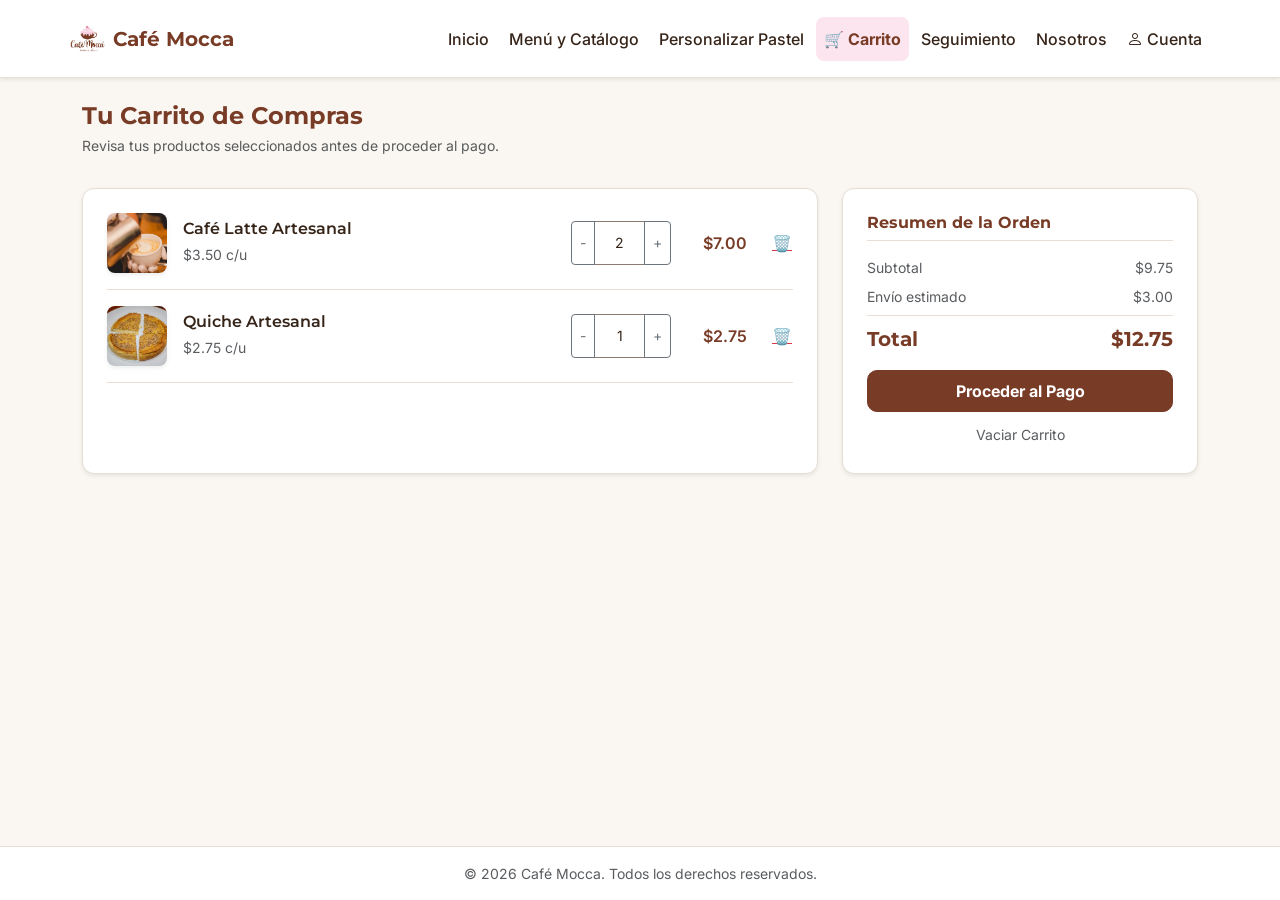
==== carrito.html @ c094849a "Arquitectura JS y 5 pantallas (usuario) y 2 pantallas (admin)" ====
<!DOCTYPE html>
<html lang="es">
<head>
    <meta charset="UTF-8">
    <meta name="viewport" content="width=device-width, initial-scale=1.0">
    <title>Café Mocca — Tu Carrito</title>

    <!-- Bootstrap 5.3 CDN -->
    <link href="https://cdn.jsdelivr.net/npm/bootstrap@5.3.0/dist/css/bootstrap.min.css" rel="stylesheet">
    <!-- Bootstrap Icons -->
    <link rel="stylesheet" href="https://cdn.jsdelivr.net/npm/bootstrap-icons@1.10.5/font/bootstrap-icons.css">
    
    <!-- Google Fonts Oficiales -->
    <link rel="preconnect" href="https://fonts.googleapis.com">
    <link rel="preconnect" href="https://fonts.gstatic.com" crossorigin>
    <link href="https://fonts.googleapis.com/css2?family=Inter:wght@400;500;600&family=Montserrat:wght@600;700&display=swap" rel="stylesheet">

    <!-- Hojas de estilo del proyecto -->
    <link rel="stylesheet" href="css/tokens.css">
    <link rel="stylesheet" href="css/base.css">
    <link rel="stylesheet" href="css/components.css">

    <style>
        body {
            font-family: 'Inter', sans-serif !important;
            background-color: var(--mocca-crema, #FAF6F0) !important;
            color: var(--mocca-texto, #2C1810) !important;
        }

        .font-title {
            font-family: 'Montserrat', sans-serif !important;
        }

        .btn-mocca-primary {
            background-color: var(--mocca-cafe, #783B26) !important;
            border-color: var(--mocca-cafe, #783B26) !important;
            color: #FFFFFF !important;
            border-radius: 10px;
            padding: 10px 20px;
            font-weight: 600;
            transition: all 0.2s ease;
        }

        .btn-mocca-primary:hover:not(:disabled) {
            background-color: #5C2D1D !important;
            border-color: #5C2D1D !important;
        }

        .btn-mocca-secondary {
            background-color: var(--mocca-rosa, #F9CEDF) !important;
            color: var(--mocca-cafe, #783B26) !important;
            border: 1px solid var(--mocca-rosa, #F9CEDF) !important;
            border-radius: 30px;
            font-weight: 600;
            transition: all 0.2s ease;
            text-decoration: none;
        }

        .btn-mocca-secondary:hover {
            background-color: #F4B8CE !important;
            color: var(--mocca-cafe, #783B26) !important;
        }

        .mocca-card {
            border-radius: 12px !important;
            border: 1px solid #E5DCD3 !important;
            background-color: #FFFFFF !important;
        }
    </style>
</head>
<body class="d-flex flex-column min-vh-100">

    <!-- Header / Navbar Oficial Adaptado de Jaime -->
    <header class="sticky-top bg-white border-bottom shadow-sm py-2">
        <nav class="navbar navbar-expand-lg container">
            <a class="navbar-brand font-title fw-bold fs-5 d-flex align-items-center gap-2" style="color: var(--mocca-cafe, #783B26);" href="catalogo.html">
                <img src="img/logo/logo-cafe-mocca.webp" alt="Café Mocca Logo" width="35" height="35" style="object-fit: contain;">
                <span>Café Mocca</span>
            </a>

            <button class="navbar-toggler" type="button" data-bs-toggle="collapse" data-bs-target="#menuPrincipal" aria-controls="menuPrincipal" aria-expanded="false" aria-label="Toggle navigation">
                <span class="navbar-toggler-icon"></span>
            </button>

            <div class="collapse navbar-collapse order-lg-2" id="menuPrincipal">
                <ul class="navbar-nav ms-auto mb-2 mb-lg-0 gap-1 align-items-lg-center">
                    <li class="nav-item"><a class="mocca-nav-link nav-link" href="index.html">Inicio</a></li>
                    <li class="nav-item"><a class="mocca-nav-link nav-link" href="catalogo.html">Menú y Catálogo</a></li>
                    <li class="nav-item"><a class="mocca-nav-link nav-link" href="personalizar.html">Personalizar Pastel</a></li>
                    <li class="nav-item"><a class="mocca-nav-link nav-link active fw-bold" aria-current="page" href="carrito.html" style="color: var(--mocca-cafe, #783B26);">🛒 Carrito</a></li>
                    <li class="nav-item"><a class="mocca-nav-link nav-link" href="seguimiento.html">Seguimiento</a></li>
                    <li class="nav-item"><a class="mocca-nav-link nav-link" href="nosotros.html">Nosotros</a></li>
                    <li class="nav-item"><a class="mocca-nav-link nav-link" href="login.html"><i class="bi bi-person me-1" aria-hidden="true"></i>Cuenta</a></li>
                </ul>
            </div>
        </nav>
    </header>

    <!-- Contenido Principal Carrito -->
    <main class="container py-4 flex-grow-1">
        <div class="row mb-3">
            <div class="col-12">
                <h1 class="font-title fw-bold fs-4 mb-1" style="color: var(--mocca-cafe, #783B26);">Tu Carrito de Compras</h1>
                <p class="text-muted small">Revisa tus productos seleccionados antes de proceder al pago.</p>
            </div>
        </div>

        <div class="row g-4">
            <!-- Lista de Productos en el Carrito -->
            <div class="col-12 col-lg-8">
                <div class="mocca-card p-3 p-md-4 shadow-sm">
                    <div id="cart-items-list" class="vstack gap-3">
                        <!-- Se llena dinámicamente con JavaScript -->
                        <div class="text-center py-4 text-muted small">Cargando carrito...</div>
                    </div>
                </div>
            </div>

            <!-- Resumen y Checkout -->
            <div class="col-12 col-lg-4">
                <div class="mocca-card p-4 shadow-sm position-sticky" style="top: 80px;">
                    <h2 class="font-title fw-bold fs-6 mb-3 pb-2 border-bottom" style="color: var(--mocca-cafe, #783B26);">Resumen de la Orden</h2>
                    
                    <div class="vstack gap-2 mb-3">
                        <div class="d-flex justify-content-between small text-muted">
                            <span>Subtotal</span>
                            <span id="cart-subtotal">$0.00</span>
                        </div>
                        <div class="d-flex justify-content-between small text-muted">
                            <span>Envío estimado</span>
                            <span id="cart-envio">$3.00</span>
                        </div>
                        <div class="d-flex justify-content-between font-title fw-bold fs-5 pt-2 border-top" style="color: var(--mocca-cafe, #783B26);">
                            <span>Total</span>
                            <span id="cart-total">$3.00</span>
                        </div>
                    </div>

                    <div class="d-grid gap-2">
                        <a href="checkout.html" id="btn-proceed-checkout" class="btn btn-mocca-primary fw-bold py-2 text-center text-decoration-none">
                            Proceder al Pago
                        </a>
                        <button id="btn-clear-cart" class="btn btn-outline-danger btn-sm rounded-pill border-0 text-muted small py-1">
                            Vaciar Carrito
                        </button>
                    </div>
                </div>
            </div>
        </div>
    </main>

    <!-- Footer -->
    <footer class="py-3 text-center bg-white border-top mt-auto">
        <div class="container">
            <p class="small text-muted mb-0">&copy; 2026 Café Mocca. Todos los derechos reservados.</p>
        </div>
    </footer>

    <!-- Bootstrap 5.3 Bundle JS -->
    <script src="https://cdn.jsdelivr.net/npm/bootstrap@5.3.0/dist/js/bootstrap.bundle.min.js"></script>

    <!-- Script de Gestión del Carrito Sincronizado -->
    <script type="module">
        const STORAGE_KEY = 'mocca_cart_v2';

        let carritoVacidoManualmente = false;

        function renderCart() {
            const container = document.getElementById('cart-items-list');
            let carrito = [];
            
            try {
                carrito = JSON.parse(localStorage.getItem(STORAGE_KEY));
            } catch (e) {
                carrito = null;
            }

            if ((!carrito || carrito.length === 0) && !carritoVacidoManualmente && localStorage.getItem(STORAGE_KEY) === null) {
                carrito = [
                    { nombre: 'Café Latte Artesanal', precio: 3.50, cantidad: 2, imagen: 'img/productos/barista-latte-art.webp' },
                    { nombre: 'Quiche Artesanal', precio: 2.75, cantidad: 1, imagen: 'img/productos/quiche-artesanal.webp' }
                ];
                localStorage.setItem(STORAGE_KEY, JSON.stringify(carrito));
            } else if (!carrito) {
                carrito = [];
            }

            if (carrito.length === 0) {
                container.innerHTML = `
                    <div class="text-center py-5 text-muted">
                        <p class="fs-5 mb-2">🛒 Tu carrito está vacío</p>
                        <a href="catalogo.html" class="btn btn-mocca-secondary btn-sm px-4">Explorar Menú</a>
                    </div>
                `;
                document.getElementById('cart-subtotal').textContent = '$0.00';
                document.getElementById('cart-total').textContent = '$0.00';
                document.getElementById('btn-proceed-checkout').classList.add('disabled');
                return;
            }

            let subtotal = 0;
            let html = '';

            carrito.forEach((item, index) => {
                const itemTotal = item.precio * item.cantidad;
                subtotal += itemTotal;
                
                const imgRuta = item.imagen && item.imagen.trim() !== '' 
                    ? item.imagen 
                    : 'img/productos/barista-latte-art.webp';

                html += `
                    <div class="d-flex justify-content-between align-items-center border-bottom pb-3">
                        <div class="d-flex align-items-center gap-3">
                            <img src="${imgRuta}" alt="${item.nombre}" width="60" height="60" class="rounded-3 shadow-sm" style="object-fit: cover; aspect-ratio: 1/1;" loading="lazy">
                            <div>
                                <h6 class="mb-1 fw-semibold" style="color: var(--mocca-texto, #2C1810);">${item.nombre}</h6>
                                <small class="text-muted">$${item.precio.toFixed(2)} c/u</small>
                            </div>
                        </div>
                        <div class="d-flex align-items-center gap-3">
                            <div class="input-group input-group-sm" style="width: 100px;">
                                <button class="btn btn-outline-secondary px-2" type="button" onclick="window.updateQuantity(${index}, -1)">-</button>
                                <input type="text" class="form-control text-center bg-white" value="${item.cantidad}" readonly>
                                <button class="btn btn-outline-secondary px-2" type="button" onclick="window.updateQuantity(${index}, 1)">+</button>
                            </div>
                            <span class="fw-semibold text-end" style="color: var(--mocca-cafe, #783B26); width: 60px;">$${itemTotal.toFixed(2)}</span>
                            <button class="btn btn-link text-danger p-0 ms-2" onclick="window.removeItem(${index})" title="Eliminar">🗑️</button>
                        </div>
                    </div>
                `;
            });

            container.innerHTML = html;
            const envio = 3.00;
            const total = subtotal + envio;

            document.getElementById('cart-subtotal').textContent = `$${subtotal.toFixed(2)}`;
            document.getElementById('cart-total').textContent = `$${total.toFixed(2)}`;
            document.getElementById('btn-proceed-checkout').classList.remove('disabled');
        }

        window.updateQuantity = function(index, change) {
            let carrito = JSON.parse(localStorage.getItem(STORAGE_KEY)) || [];
            if (carrito[index]) {
                carrito[index].cantidad += change;
                if (carrito[index].cantidad <= 0) {
                    carrito.splice(index, 1);
                }
                localStorage.setItem(STORAGE_KEY, JSON.stringify(carrito));
                renderCart();
            }
        };

        window.removeItem = function(index) {
            let carrito = JSON.parse(localStorage.getItem(STORAGE_KEY)) || [];
            carrito.splice(index, 1);
            localStorage.setItem(STORAGE_KEY, JSON.stringify(carrito));
            renderCart();
        };

        document.getElementById('btn-clear-cart').addEventListener('click', () => {
            carritoVacidoManualmente = true;
            localStorage.setItem(STORAGE_KEY, JSON.stringify([]));
            renderCart();
        });

        document.addEventListener('DOMContentLoaded', renderCart);
    </script>
</body>
</html>
---- css/tokens.css ----
:root {
  /* Marca */
  --mocca-cafe: #783B26;
  --mocca-cafe-profundo: #5A2A1A;
  --mocca-espresso: #362419;
  --mocca-rosa: #F9CEDF;
  --mocca-rosa-suave: #FCE5EF;
  --mocca-rosa-intenso: #EA86A9;
  --mocca-cereza: #BC0424;

  /* Superficies y texto */
  --mocca-crema: #FAF7F2;
  --mocca-blanco: #FFFFFF;
  --mocca-texto: #362419;
  --mocca-texto-suave: #6B5A50;
  --mocca-borde: #E8DED6;
  --mocca-borde-input: #8C7B70;

  /* Estados */
  --mocca-ok-fg: #1E6B34;
  --mocca-ok-bg: #E3F4E8;
  --mocca-aviso-fg: #8A5200;
  --mocca-aviso-bg: #FFF1D6;
  --mocca-error-fg: #9B1C1C;
  --mocca-error-bg: #FDE8E8;
  --mocca-info-fg: #1D4F91;
  --mocca-info-bg: #E4EEFB;
  --mocca-neutro-fg: #4B3F38;
  --mocca-neutro-bg: #EFE8E1;

  /* Forma y elevación */
  --mocca-radio: 12px;
  --mocca-sombra: 0 2px 8px rgba(54, 36, 25, 0.08);
}
---- css/base.css ----
:root {
  --bs-primary: #783B26;
  --bs-primary-rgb: 120, 59, 38;
  --bs-body-bg: var(--mocca-crema);
  --bs-body-color: var(--mocca-texto);
  --bs-body-font-family: "Inter", system-ui, -apple-system, sans-serif;
  --bs-link-color-rgb: 120, 59, 38;
  --bs-link-hover-color-rgb: 90, 42, 26;
  --bs-border-color: var(--mocca-borde);
}

body {
  background-color: var(--mocca-crema);
  color: var(--mocca-texto);
  font-family: "Inter", system-ui, -apple-system, sans-serif;
  min-height: 100vh;
  display: flex;
  flex-direction: column;
}

h1, h2, h3, h4, h5, h6,
.mocca-heading {
  font-family: "Montserrat", system-ui, -apple-system, sans-serif;
  font-weight: 700;
  color: var(--mocca-espresso);
}

main {
  flex: 1 0 auto;
}

.texto-suave {
  color: var(--mocca-texto-suave);
}

/* Foco visible accesible por teclado */
a:focus-visible,
button:focus-visible,
input:focus-visible,
select:focus-visible,
textarea:focus-visible {
  outline: 3px solid var(--mocca-cafe);
  outline-offset: 2px;
}

@media (prefers-reduced-motion: reduce) {
  *, *::before, *::after {
    animation-duration: 0.01ms !important;
    transition-duration: 0.01ms !important;
  }
}
---- css/components.css ----
/* Botón Primario (Máximo 1 por pantalla) */
.btn-primary {
  --bs-btn-bg: var(--mocca-cafe);
  --bs-btn-border-color: var(--mocca-cafe);
  --bs-btn-color: var(--mocca-blanco);
  --bs-btn-hover-bg: var(--mocca-cafe-profundo);
  --bs-btn-hover-border-color: var(--mocca-cafe-profundo);
  --bs-btn-active-bg: var(--mocca-cafe-profundo);
  --bs-btn-active-border-color: var(--mocca-cafe-profundo);
  --bs-btn-focus-shadow-rgb: 120, 59, 38;
  min-height: 44px;
  border-radius: var(--mocca-radio);
  font-weight: 600;
  padding: 8px 20px;
}

/* Botón Secundario (Rosa pastel con texto café) */
.btn-mocca-secondary {
  background-color: var(--mocca-rosa);
  color: var(--mocca-cafe);
  border: 1px solid var(--mocca-rosa-intenso);
  min-height: 44px;
  border-radius: var(--mocca-radio);
  font-weight: 600;
  padding: 8px 16px;
  transition: background-color 150ms ease, color 150ms ease;
  text-decoration: none;
  display: inline-flex;
  align-items: center;
  justify-content: center;
}

.btn-mocca-secondary:hover,
.btn-mocca-secondary:active {
  background-color: var(--mocca-cafe);
  color: var(--mocca-blanco);
  border-color: var(--mocca-cafe);
}

/* Navbar y Logo */
.mocca-navbar {
  background-color: var(--mocca-blanco);
  border-bottom: 1px solid var(--mocca-borde);
  box-shadow: var(--mocca-sombra);
}

.mocca-logo-header {
  height: 44px;
  width: auto;
  margin: 8px;
  object-fit: contain;
}

.mocca-nav-link {
  color: var(--mocca-espresso);
  font-weight: 500;
  min-height: 44px;
  display: inline-flex;
  align-items: center;
  padding: 8px 12px;
  text-decoration: none;
  border-radius: 8px;
}

.mocca-nav-link:hover,
.mocca-nav-link.active {
  color: var(--mocca-cafe);
  background-color: var(--mocca-rosa-suave);
}

/* Contador del carrito en Cereza */
.mocca-cart-badge {
  background-color: var(--mocca-cereza);
  color: var(--mocca-blanco);
  font-size: 0.75rem;
  font-weight: 600;
  padding: 2px 8px;
  border-radius: 999px;
}

/* Hero Banner */
.mocca-hero {
  background-color: var(--mocca-rosa-suave);
  border: 1px solid var(--mocca-rosa-intenso);
  border-radius: var(--mocca-radio);
  box-shadow: var(--mocca-sombra);
}

/* Chips de Categoría */
.mocca-chip {
  background-color: var(--mocca-blanco);
  color: var(--mocca-texto);
  border: 1px solid var(--mocca-borde-input);
  border-radius: 999px;
  min-height: 44px;
  padding: 8px 16px;
  font-weight: 500;
  font-size: 0.9rem;
  transition: all 150ms ease;
}

.mocca-chip:hover {
  background-color: var(--mocca-rosa-suave);
  border-color: var(--mocca-cafe);
}

.mocca-chip.active {
  background-color: var(--mocca-cafe);
  color: var(--mocca-blanco);
  border-color: var(--mocca-cafe);
}

/* Tarjeta de Producto */
.mocca-card {
  background-color: var(--mocca-blanco);
  border: 1px solid var(--mocca-borde);
  border-radius: var(--mocca-radio);
  box-shadow: var(--mocca-sombra);
  overflow: hidden;
  height: 100%;
  display: flex;
  flex-direction: column;
  transition: transform 150ms ease;
}

.mocca-card:hover {
  transform: translateY(-2px);
}

.mocca-card-img-wrapper {
  position: relative;
  width: 100%;
  aspect-ratio: 4 / 3;
  background-color: var(--mocca-rosa-suave);
  overflow: hidden;
}

.mocca-card-img {
  width: 100%;
  height: 100%;
  object-fit: cover;
  display: block;
}

.mocca-card-body {
  padding: 16px;
  display: flex;
  flex-direction: column;
  flex: 1 1 auto;
}

/* Precios en acento Cereza */
.mocca-price {
  color: var(--mocca-cereza);
  font-family: "Montserrat", sans-serif;
  font-weight: 700;
  font-size: 1.2rem;
}

/* Badges de Estado y Disponibilidad */
.mocca-badge {
  display: inline-flex;
  align-items: center;
  gap: 4px;
  padding: 4px 10px;
  border-radius: 999px;
  font-size: 0.78rem;
  font-weight: 600;
}

.mocca-badge-floating {
  position: absolute;
  top: 12px;
  left: 12px;
  z-index: 2;
}

.mocca-badge-ok {
  background-color: var(--mocca-ok-bg);
  color: var(--mocca-ok-fg);
}

.mocca-badge-aviso {
  background-color: var(--mocca-aviso-bg);
  color: var(--mocca-aviso-fg);
}

.mocca-badge-cereza {
  background-color: var(--mocca-cereza);
  color: var(--mocca-blanco);
}

.mocca-badge-error {
  background-color: var(--mocca-error-bg);
  color: var(--mocca-error-fg);
}

.mocca-badge-info {
  background-color: var(--mocca-info-bg);
  color: var(--mocca-info-fg);
}

.mocca-badge-neutro {
  background-color: var(--mocca-neutro-bg);
  color: var(--mocca-neutro-fg);
}

/* Formularios e Inputs (Ratio 3:1) */
.form-control,
.form-select {
  background-color: var(--mocca-blanco);
  border: 1px solid var(--mocca-borde-input);
  border-radius: var(--mocca-radio);
  color: var(--mocca-texto);
  min-height: 44px;
}

.form-control:focus,
.form-select:focus {
  border-color: var(--mocca-cafe);
  box-shadow: 0 0 0 0.2rem rgba(120, 59, 38, 0.2);
}

/* Selector de Cantidad */
.mocca-qty-btn {
  min-width: 44px;
  min-height: 44px;
  background-color: var(--mocca-rosa);
  color: var(--mocca-cafe);
  border: 1px solid var(--mocca-borde-input);
  font-weight: 700;
}

/* Estados Vacío / Error / Cargando */
.mocca-state-box {
  background-color: var(--mocca-blanco);
  border: 1px solid var(--mocca-borde);
  border-radius: var(--mocca-radio);
  padding: 32px;
  text-align: center;
}

/* Footer en Espresso */
.mocca-footer {
  background-color: var(--mocca-espresso);
  color: var(--mocca-crema);
  padding: 32px 0;
  margin-top: 48px;
}

.mocca-footer-logo-box {
  background-color: var(--mocca-crema);
  border-radius: var(--mocca-radio);
  padding: 8px 12px;
  display: inline-block;
}

.mocca-footer a {
  color: var(--mocca-rosa);
  text-decoration: none;
}

.mocca-footer a:hover {
  text-decoration: underline;
}
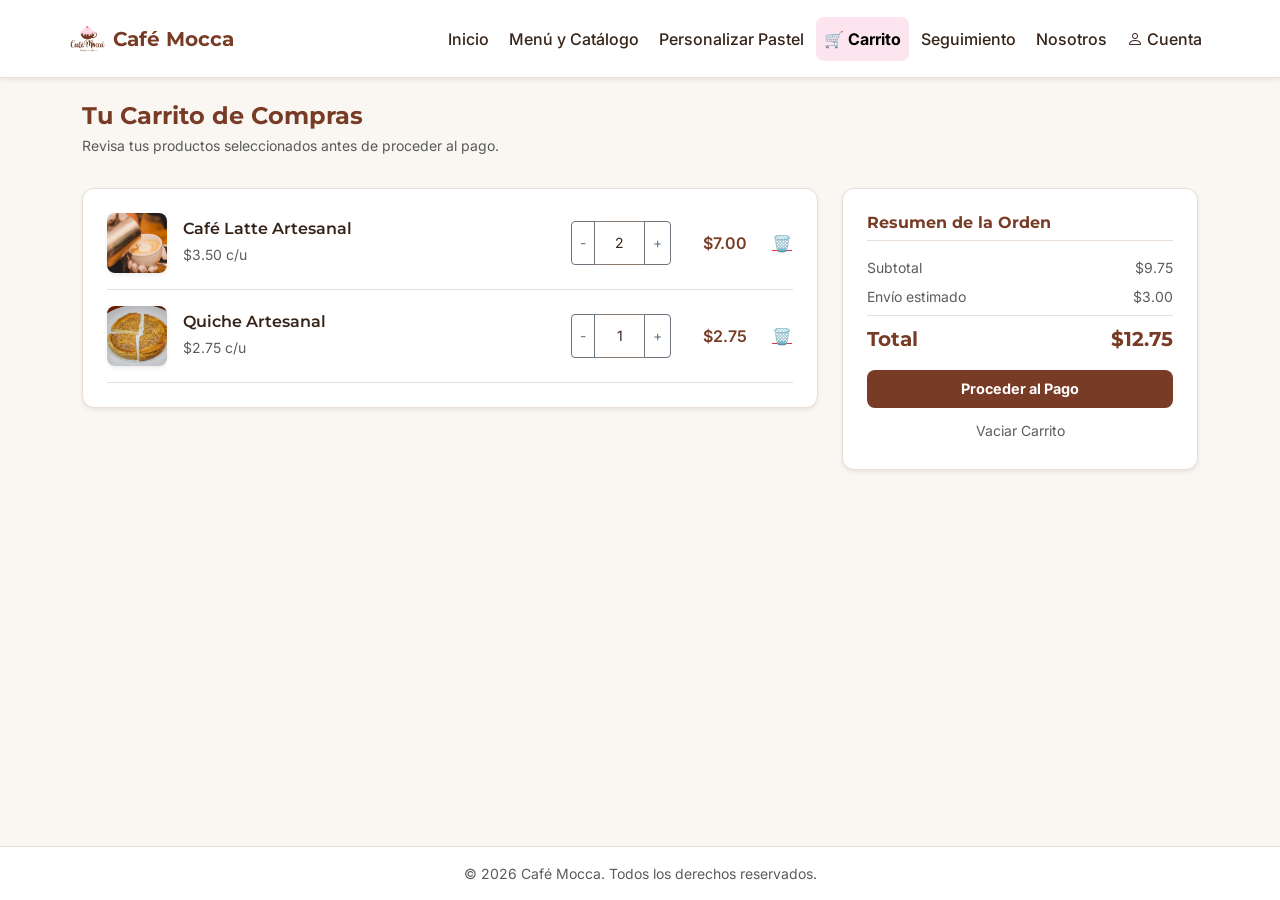
==== commit 826ba30a: "fix: correcciones de auditoria QA, extraccion de estilos a CSS y datos mock" ====
--- a/carrito.html
+++ b/carrito.html
@@ -20,61 +20,14 @@
     <link rel="stylesheet" href="css/base.css">
     <link rel="stylesheet" href="css/components.css">
 
-    <style>
-        body {
-            font-family: 'Inter', sans-serif !important;
-            background-color: var(--mocca-crema, #FAF6F0) !important;
-            color: var(--mocca-texto, #2C1810) !important;
-        }
-
-        .font-title {
-            font-family: 'Montserrat', sans-serif !important;
-        }
-
-        .btn-mocca-primary {
-            background-color: var(--mocca-cafe, #783B26) !important;
-            border-color: var(--mocca-cafe, #783B26) !important;
-            color: #FFFFFF !important;
-            border-radius: 10px;
-            padding: 10px 20px;
-            font-weight: 600;
-            transition: all 0.2s ease;
-        }
-
-        .btn-mocca-primary:hover:not(:disabled) {
-            background-color: #5C2D1D !important;
-            border-color: #5C2D1D !important;
-        }
-
-        .btn-mocca-secondary {
-            background-color: var(--mocca-rosa, #F9CEDF) !important;
-            color: var(--mocca-cafe, #783B26) !important;
-            border: 1px solid var(--mocca-rosa, #F9CEDF) !important;
-            border-radius: 30px;
-            font-weight: 600;
-            transition: all 0.2s ease;
-            text-decoration: none;
-        }
-
-        .btn-mocca-secondary:hover {
-            background-color: #F4B8CE !important;
-            color: var(--mocca-cafe, #783B26) !important;
-        }
-
-        .mocca-card {
-            border-radius: 12px !important;
-            border: 1px solid #E5DCD3 !important;
-            background-color: #FFFFFF !important;
-        }
-    </style>
-</head>
+    </head>
 <body class="d-flex flex-column min-vh-100">
 
     <!-- Header / Navbar Oficial Adaptado de Jaime -->
     <header class="sticky-top bg-white border-bottom shadow-sm py-2">
         <nav class="navbar navbar-expand-lg container">
-            <a class="navbar-brand font-title fw-bold fs-5 d-flex align-items-center gap-2" style="color: var(--mocca-cafe, #783B26);" href="catalogo.html">
-                <img src="img/logo/logo-cafe-mocca.webp" alt="Café Mocca Logo" width="35" height="35" style="object-fit: contain;">
+            <a class="navbar-brand font-title fw-bold fs-5 d-flex align-items-center gap-2 mocca-u-b0166e" href="catalogo.html">
+                <img class="mocca-u-48e076" src="img/logo/logo-cafe-mocca.webp" alt="Café Mocca Logo" width="35" height="35" loading="lazy">
                 <span>Café Mocca</span>
             </a>
 
@@ -87,7 +40,7 @@
                     <li class="nav-item"><a class="mocca-nav-link nav-link" href="index.html">Inicio</a></li>
                     <li class="nav-item"><a class="mocca-nav-link nav-link" href="catalogo.html">Menú y Catálogo</a></li>
                     <li class="nav-item"><a class="mocca-nav-link nav-link" href="personalizar.html">Personalizar Pastel</a></li>
-                    <li class="nav-item"><a class="mocca-nav-link nav-link active fw-bold" aria-current="page" href="carrito.html" style="color: var(--mocca-cafe, #783B26);">🛒 Carrito</a></li>
+                    <li class="nav-item"><a class="mocca-nav-link nav-link active fw-bold mocca-u-b0166e" aria-current="page" href="carrito.html">🛒 Carrito</a></li>
                     <li class="nav-item"><a class="mocca-nav-link nav-link" href="seguimiento.html">Seguimiento</a></li>
                     <li class="nav-item"><a class="mocca-nav-link nav-link" href="nosotros.html">Nosotros</a></li>
                     <li class="nav-item"><a class="mocca-nav-link nav-link" href="login.html"><i class="bi bi-person me-1" aria-hidden="true"></i>Cuenta</a></li>
@@ -100,7 +53,7 @@
     <main class="container py-4 flex-grow-1">
         <div class="row mb-3">
             <div class="col-12">
-                <h1 class="font-title fw-bold fs-4 mb-1" style="color: var(--mocca-cafe, #783B26);">Tu Carrito de Compras</h1>
+                <h1 class="font-title fw-bold fs-4 mb-1 mocca-u-b0166e">Tu Carrito de Compras</h1>
                 <p class="text-muted small">Revisa tus productos seleccionados antes de proceder al pago.</p>
             </div>
         </div>
@@ -118,8 +71,8 @@
 
             <!-- Resumen y Checkout -->
             <div class="col-12 col-lg-4">
-                <div class="mocca-card p-4 shadow-sm position-sticky" style="top: 80px;">
-                    <h2 class="font-title fw-bold fs-6 mb-3 pb-2 border-bottom" style="color: var(--mocca-cafe, #783B26);">Resumen de la Orden</h2>
+                <div class="mocca-card p-4 shadow-sm position-sticky mocca-u-95e44e">
+                    <h2 class="font-title fw-bold fs-6 mb-3 pb-2 border-bottom mocca-u-b0166e">Resumen de la Orden</h2>
                     
                     <div class="vstack gap-2 mb-3">
                         <div class="d-flex justify-content-between small text-muted">
@@ -130,7 +83,7 @@
                             <span>Envío estimado</span>
                             <span id="cart-envio">$3.00</span>
                         </div>
-                        <div class="d-flex justify-content-between font-title fw-bold fs-5 pt-2 border-top" style="color: var(--mocca-cafe, #783B26);">
+                        <div class="d-flex justify-content-between font-title fw-bold fs-5 pt-2 border-top mocca-u-b0166e">
                             <span>Total</span>
                             <span id="cart-total">$3.00</span>
                         </div>
@@ -212,19 +165,19 @@
                 html += `
                     <div class="d-flex justify-content-between align-items-center border-bottom pb-3">
                         <div class="d-flex align-items-center gap-3">
-                            <img src="${imgRuta}" alt="${item.nombre}" width="60" height="60" class="rounded-3 shadow-sm" style="object-fit: cover; aspect-ratio: 1/1;" loading="lazy">
+                            <img src="${imgRuta}" alt="${item.nombre}" width="60" height="60" class="rounded-3 shadow-sm mocca-u-072bce" loading="lazy">
                             <div>
-                                <h6 class="mb-1 fw-semibold" style="color: var(--mocca-texto, #2C1810);">${item.nombre}</h6>
+                                <h6 class="mb-1 fw-semibold mocca-u-0ed0a1">${item.nombre}</h6>
                                 <small class="text-muted">$${item.precio.toFixed(2)} c/u</small>
                             </div>
                         </div>
                         <div class="d-flex align-items-center gap-3">
-                            <div class="input-group input-group-sm" style="width: 100px;">
+                            <div class="input-group input-group-sm mocca-u-e3d221">
                                 <button class="btn btn-outline-secondary px-2" type="button" onclick="window.updateQuantity(${index}, -1)">-</button>
                                 <input type="text" class="form-control text-center bg-white" value="${item.cantidad}" readonly>
                                 <button class="btn btn-outline-secondary px-2" type="button" onclick="window.updateQuantity(${index}, 1)">+</button>
                             </div>
-                            <span class="fw-semibold text-end" style="color: var(--mocca-cafe, #783B26); width: 60px;">$${itemTotal.toFixed(2)}</span>
+                            <span class="fw-semibold text-end mocca-u-574f25">$${itemTotal.toFixed(2)}</span>
                             <button class="btn btn-link text-danger p-0 ms-2" onclick="window.removeItem(${index})" title="Eliminar">🗑️</button>
                         </div>
                     </div>
--- a/css/components.css
+++ b/css/components.css
@@ -262,4 +262,474 @@
 
 .mocca-footer a:hover {
   text-decoration: underline;
-}+}
+
+
+/* === CLASES AUTO-EXTRAÍDAS DE UNIFICACIÓN === */
+/* Extraído de carrito.html */
+body {
+            font-family: 'Inter', sans-serif !important;
+            background-color: var(--mocca-crema, var(--mocca-crema)) !important;
+            color: var(--mocca-texto, var(--mocca-texto)) !important;
+        }
+
+        .font-title {
+            font-family: 'Montserrat', sans-serif !important;
+        }
+
+        .btn-mocca-primary {
+            background-color: var(--mocca-cafe, var(--mocca-cafe)) !important;
+            border-color: var(--mocca-cafe, var(--mocca-cafe)) !important;
+            color: var(--mocca-blanco) !important;
+            border-radius: 10px;
+            padding: 10px 20px;
+            font-weight: 600;
+            transition: all 0.2s ease;
+        }
+
+        .btn-mocca-primary:hover:not(:disabled) {
+            background-color: var(--mocca-cafe-hover) !important;
+            border-color: var(--mocca-cafe-hover) !important;
+        }
+
+        .btn-mocca-secondary {
+            background-color: var(--mocca-rosa, var(--mocca-rosa)) !important;
+            color: var(--mocca-cafe, var(--mocca-cafe)) !important;
+            border: 1px solid var(--mocca-rosa, var(--mocca-rosa)) !important;
+            border-radius: 30px;
+            font-weight: 600;
+            transition: all 0.2s ease;
+            text-decoration: none;
+        }
+
+        .btn-mocca-secondary:hover {
+            background-color: var(--mocca-rosa-hover) !important;
+            color: var(--mocca-cafe, var(--mocca-cafe)) !important;
+        }
+
+        .mocca-card {
+            border-radius: 12px !important;
+            border: 1px solid var(--mocca-borde) !important;
+            background-color: var(--mocca-blanco) !important;
+        }
+
+/* Extraído de checkout.html */
+body {
+            font-family: 'Inter', sans-serif !important;
+            background-color: var(--mocca-crema, var(--mocca-crema)) !important;
+            color: var(--mocca-texto, var(--mocca-texto)) !important;
+        }
+
+        .font-title {
+            font-family: 'Montserrat', sans-serif !important;
+        }
+
+        .btn-mocca-primary,
+        .btn-mocca-primary:focus,
+        .btn-mocca-primary:active {
+            background-color: var(--mocca-cafe, var(--mocca-cafe)) !important;
+            border-color: var(--mocca-cafe, var(--mocca-cafe)) !important;
+            color: var(--mocca-blanco) !important;
+            border-radius: 10px;
+            padding: 8px 16px;
+            font-weight: 600;
+            font-size: 0.9rem;
+            transition: all 0.2s ease;
+        }
+
+        .btn-mocca-primary:hover:not(:disabled) {
+            background-color: var(--mocca-cafe-hover) !important;
+            border-color: var(--mocca-cafe-hover) !important;
+            color: var(--mocca-blanco) !important;
+        }
+
+        .btn-mocca-secondary {
+            background-color: var(--mocca-rosa, var(--mocca-rosa)) !important;
+            color: var(--mocca-cafe, var(--mocca-cafe)) !important;
+            border: 1px solid var(--mocca-rosa, var(--mocca-rosa)) !important;
+            border-radius: 30px;
+            font-weight: 600;
+            transition: all 0.2s ease;
+            text-decoration: none;
+        }
+
+        .form-control-mocca, .form-select-mocca {
+            border-radius: 8px;
+            border: 1.5px solid var(--mocca-borde);
+            padding: 6px 10px;
+            background-color: var(--mocca-crema);
+            font-size: 0.85rem;
+        }
+
+        .form-control-mocca:focus, .form-select-mocca:focus {
+            border-color: var(--mocca-cafe, var(--mocca-cafe));
+            box-shadow: 0 0 0 3px rgba(120, 59, 38, 0.15);
+            background-color: var(--mocca-blanco);
+        }
+
+        .mocca-card {
+            border-radius: 12px !important;
+            border: 1px solid var(--mocca-borde) !important;
+            background-color: var(--mocca-blanco) !important;
+            height: auto !important;
+        }
+
+        .form-check-custom {
+            display: inline-flex;
+            align-items: center;
+            gap: 6px;
+            cursor: pointer;
+            margin-bottom: 0;
+        }
+
+        .form-check-custom input[type="radio"] {
+            margin-top: 0;
+            cursor: pointer;
+        }
+
+/* Extraído de login.html */
+body {
+            font-family: 'Inter', sans-serif;
+            background-color: var(--mocca-crema, var(--mocca-crema));
+            color: var(--mocca-texto, var(--mocca-texto));
+        }
+
+        .font-title {
+            font-family: 'Montserrat', sans-serif;
+        }
+
+        /* Pestañas de Autenticación (Tabs) */
+        .nav-tabs .nav-link {
+            color: var(--mocca-cafe, var(--mocca-cafe)) !important;
+            border: none !important;
+            border-bottom: 2px solid transparent !important;
+            font-family: 'Montserrat', sans-serif;
+            font-weight: 600;
+        }
+
+        .nav-tabs .nav-link.active {
+            color: var(--mocca-cafe, var(--mocca-cafe)) !important;
+            background-color: transparent !important;
+            border-bottom: 2px solid var(--mocca-cafe, var(--mocca-cafe)) !important;
+        }
+
+        /* Único Botón Primario por Pantalla: --mocca-cafe con texto blanco */
+        .btn-mocca-primary,
+        .btn-mocca-primary:focus,
+        .btn-mocca-primary:active {
+            background-color: var(--mocca-cafe, var(--mocca-cafe)) !important;
+            border-color: var(--mocca-cafe, var(--mocca-cafe)) !important;
+            color: var(--mocca-blanco) !important;
+            border-radius: 12px;
+            padding: 12px 24px;
+            font-weight: 600;
+            transition: all 0.2s ease;
+        }
+
+        .btn-mocca-primary:hover:not(:disabled) {
+            background-color: var(--mocca-cafe-hover) !important;
+            border-color: var(--mocca-cafe-hover) !important;
+            color: var(--mocca-blanco) !important;
+            transform: translateY(-2px);
+            box-shadow: 0 6px 16px rgba(120, 59, 38, 0.25) !important;
+        }
+
+        /* Botón Secundario según Spec: --mocca-rosa (var(--mocca-rosa)) y texto --mocca-cafe */
+        .btn-mocca-secondary {
+            background-color: var(--mocca-rosa, var(--mocca-rosa)) !important;
+            color: var(--mocca-cafe, var(--mocca-cafe)) !important;
+            border: 1px solid var(--mocca-rosa, var(--mocca-rosa)) !important;
+            border-radius: 30px;
+            font-weight: 600;
+            transition: all 0.2s ease;
+            text-decoration: none;
+        }
+
+        .btn-mocca-secondary:hover {
+            background-color: var(--mocca-rosa-hover) !important;
+            color: var(--mocca-cafe, var(--mocca-cafe)) !important;
+        }
+
+        .form-control-mocca {
+            border-radius: 10px;
+            border: 1.5px solid var(--mocca-borde);
+            padding: 12px 16px;
+            background-color: var(--mocca-crema);
+        }
+
+        .form-control-mocca:focus {
+            border-color: var(--mocca-cafe, var(--mocca-cafe));
+            box-shadow: 0 0 0 4px rgba(120, 59, 38, 0.15);
+            background-color: var(--mocca-blanco);
+        }
+
+        .btn-toggle-eye {
+            border-color: var(--mocca-borde);
+            border-left: none;
+            background-color: var(--mocca-crema);
+            cursor: pointer;
+        }
+
+        .btn-toggle-eye:hover {
+            background-color: var(--mocca-crema);
+        }
+
+/* Extraído de nosotros.html */
+body {
+            font-family: 'Inter', sans-serif !important;
+            background-color: var(--mocca-crema, var(--mocca-crema)) !important;
+            color: var(--mocca-texto, var(--mocca-texto)) !important;
+        }
+
+        .font-title {
+            font-family: 'Montserrat', sans-serif !important;
+        }
+
+        .btn-mocca-secondary {
+            background-color: var(--mocca-rosa, var(--mocca-rosa)) !important;
+            color: var(--mocca-cafe, var(--mocca-cafe)) !important;
+            border: 1px solid var(--mocca-rosa, var(--mocca-rosa)) !important;
+            border-radius: 30px !important;
+            font-weight: 600 !important;
+            transition: all 0.2s ease;
+            text-decoration: none !important;
+        }
+
+        .btn-mocca-secondary:hover {
+            background-color: var(--mocca-rosa-hover) !important;
+            color: var(--mocca-cafe, var(--mocca-cafe)) !important;
+        }
+
+        .mocca-card {
+            border-radius: 12px !important;
+            border: 1px solid var(--mocca-borde) !important;
+            background-color: var(--mocca-blanco) !important;
+            height: auto !important;
+        }
+
+/* Extraído de seguimiento.html */
+body {
+            font-family: 'Inter', sans-serif !important;
+            background-color: var(--mocca-crema, var(--mocca-crema)) !important;
+            color: var(--mocca-texto, var(--mocca-texto)) !important;
+        }
+
+        .font-title {
+            font-family: 'Montserrat', sans-serif !important;
+        }
+
+        .btn-mocca-secondary {
+            background-color: var(--mocca-rosa, var(--mocca-rosa)) !important;
+            color: var(--mocca-cafe, var(--mocca-cafe)) !important;
+            border: 1px solid var(--mocca-rosa, var(--mocca-rosa)) !important;
+            border-radius: 30px !important;
+            font-weight: 600 !important;
+            text-decoration: none !important;
+        }
+
+        .mocca-card {
+            border-radius: 12px !important;
+            border: 1px solid var(--mocca-borde) !important;
+            background-color: var(--mocca-blanco) !important;
+            height: auto !important;
+        }
+
+        /* Stepper de estado */
+        .step-container {
+            display: flex;
+            justify-content: space-between;
+            align-items: flex-start;
+            position: relative;
+        }
+
+        .step-progress-line {
+            position: absolute;
+            top: 16px;
+            left: 10%;
+            width: 80%;
+            height: 3px;
+            background-color: var(--mocca-borde);
+            z-index: 1;
+        }
+
+        .step-progress-fill {
+            position: absolute;
+            top: 16px;
+            left: 10%;
+            width: 33%;
+            height: 3px;
+            background-color: var(--mocca-cafe, var(--mocca-cafe));
+            z-index: 1;
+        }
+
+        .step-item {
+            position: relative;
+            z-index: 2;
+            text-align: center;
+            flex: 1;
+        }
+
+        .step-icon-box {
+            width: 32px;
+            height: 32px;
+            border-radius: 50%;
+            background-color: var(--mocca-borde);
+            color: var(--mocca-texto-sec);
+            display: flex;
+            align-items: center;
+            justify-content: center;
+            font-weight: bold;
+            font-size: 0.85rem;
+            margin: 0 auto 4px auto;
+        }
+
+        .step-item.completed .step-icon-box {
+            background-color: var(--mocca-cafe, var(--mocca-cafe));
+            color: var(--mocca-blanco);
+        }
+
+        .step-item.active .step-icon-box {
+            background-color: var(--mocca-rosa, var(--mocca-rosa));
+            color: var(--mocca-cafe, var(--mocca-cafe));
+            border: 2px solid var(--mocca-cafe, var(--mocca-cafe));
+        }
+
+        .badge-cancelled {
+            background-color: var(--mocca-error-bg, var(--mocca-error-bg)) !important;
+            color: var(--mocca-error-fg, var(--mocca-error-fg)) !important;
+            border: 1px solid var(--mocca-error-bg) !important;
+        }
+
+        .card-cancelled-alert {
+            background-color: var(--mocca-error-bg, var(--mocca-error-bg)) !important;
+            color: var(--mocca-error-fg, var(--mocca-error-fg)) !important;
+            border-radius: 8px;
+            padding: 12px 16px;
+            font-size: 0.85rem;
+            border: 1px solid var(--mocca-error-bg);
+        }
+
+/* Extraído de admin/inventario.html */
+body {
+            font-family: 'Inter', sans-serif !important;
+            background-color: var(--mocca-crema, var(--mocca-crema)) !important;
+            color: var(--mocca-texto, var(--mocca-texto)) !important;
+        }
+
+        .font-title {
+            font-family: 'Montserrat', sans-serif !important;
+        }
+
+        .mocca-card {
+            border-radius: 12px !important;
+            border: 1px solid var(--mocca-borde) !important;
+            background-color: var(--mocca-blanco) !important;
+        }
+
+        .btn-mocca-primary {
+            background-color: var(--mocca-cafe, var(--mocca-cafe)) !important;
+            color: var(--mocca-blanco) !important;
+            border: none;
+            border-radius: 8px;
+            font-weight: 600;
+        }
+
+        .btn-mocca-primary:hover {
+            background-color: var(--mocca-cafe-hover) !important;
+            color: var(--mocca-blanco) !important;
+        }
+
+        .nav-tabs-mocca .nav-link {
+            color: var(--mocca-texto, var(--mocca-texto));
+            font-weight: 600;
+            border: none;
+            border-bottom: 2px solid transparent;
+            padding: 10px 20px;
+        }
+
+        .nav-tabs-mocca .nav-link.active {
+            color: var(--mocca-cafe, var(--mocca-cafe));
+            border-bottom: 2px solid var(--mocca-cafe, var(--mocca-cafe));
+            background: transparent;
+        }
+
+        .form-control-mocca, .form-select-mocca {
+            border-radius: 8px;
+            border: 1.5px solid var(--mocca-borde);
+            padding: 6px 12px;
+            font-size: 0.85rem;
+        }
+
+        @media (min-width: 992px) {
+            .main-content-wrapper {
+                margin-left: 260px;
+            }
+        }
+
+/* Extraído de admin/sugerencias-ia.html */
+body {
+            font-family: 'Inter', sans-serif !important;
+            background-color: var(--mocca-crema, var(--mocca-crema)) !important;
+            color: var(--mocca-texto, var(--mocca-texto)) !important;
+        }
+
+        .font-title {
+            font-family: 'Montserrat', sans-serif !important;
+        }
+
+        .mocca-card {
+            border-radius: 12px !important;
+            border: 1px solid var(--mocca-borde) !important;
+            background-color: var(--mocca-blanco) !important;
+        }
+
+        .btn-mocca-primary {
+            background-color: var(--mocca-cafe, var(--mocca-cafe)) !important;
+            color: var(--mocca-blanco) !important;
+            border: none;
+            border-radius: 8px;
+            font-weight: 600;
+        }
+
+        .btn-mocca-primary:hover {
+            background-color: var(--mocca-cafe-hover) !important;
+            color: var(--mocca-blanco) !important;
+        }
+
+        .badge-ia {
+            background-color: var(--mocca-rosa, var(--mocca-rosa));
+            color: var(--mocca-cafe, var(--mocca-cafe));
+            font-weight: 600;
+        }
+
+        @media (min-width: 992px) {
+            .main-content-wrapper {
+                margin-left: 260px;
+            }
+        }
+
+.mocca-u-b0166e, [data-mocca-style="mocca-u-b0166e"] { color: var(--mocca-cafe, var(--mocca-cafe)); }
+.mocca-u-48e076, [data-mocca-style="mocca-u-48e076"] { object-fit: contain; }
+.mocca-u-95e44e, [data-mocca-style="mocca-u-95e44e"] { top: 80px; }
+.mocca-u-072bce, [data-mocca-style="mocca-u-072bce"] { object-fit: cover; aspect-ratio: 1/1; }
+.mocca-u-0ed0a1, [data-mocca-style="mocca-u-0ed0a1"] { color: var(--mocca-texto, var(--mocca-texto)); }
+.mocca-u-e3d221, [data-mocca-style="mocca-u-e3d221"] { width: 100px; }
+.mocca-u-574f25, [data-mocca-style="mocca-u-574f25"] { color: var(--mocca-cafe, var(--mocca-cafe)); width: 60px; }
+.mocca-u-52c76a, [data-mocca-style="mocca-u-52c76a"] { background-color: var(--mocca-error-bg, var(--mocca-error-bg)); color: var(--mocca-error-fg, var(--mocca-error-fg)); }
+.mocca-u-9092f1, [data-mocca-style="mocca-u-9092f1"] { color: var(--mocca-cafe, var(--mocca-cafe)); font-size: 0.7rem; }
+.mocca-u-606efc, [data-mocca-style="mocca-u-606efc"] { font-size: 0.72rem; }
+.mocca-u-c1f277, [data-mocca-style="mocca-u-c1f277"] { max-height: 220px; overflow-y: auto; }
+.mocca-u-fb2a71, [data-mocca-style="mocca-u-fb2a71"] { font-size: 0.8rem; }
+.mocca-u-af89d6, [data-mocca-style="mocca-u-af89d6"] { font-size: 0.75rem; }
+.mocca-u-e7992d, [data-mocca-style="mocca-u-e7992d"] { font-size: 0.85rem; }
+.mocca-u-e19bd4, [data-mocca-style="mocca-u-e19bd4"] { max-width: 140px; color: var(--mocca-texto, var(--mocca-texto)); }
+.mocca-u-9e196b, [data-mocca-style="mocca-u-9e196b"] { border-radius: 20px; }
+.mocca-u-e0829d, [data-mocca-style="mocca-u-e0829d"] { background-color: var(--mocca-cafe, var(--mocca-cafe)); }
+.mocca-u-b07cea, [data-mocca-style="mocca-u-b07cea"] { opacity: 0.35; }
+.mocca-u-5a2d59, [data-mocca-style="mocca-u-5a2d59"] { background-color: var(--mocca-rosa, var(--mocca-rosa)); color: var(--mocca-cafe, var(--mocca-cafe)); }
+.mocca-u-4c1f66, [data-mocca-style="mocca-u-4c1f66"] { background-color: var(--mocca-rosa, var(--mocca-rosa)); color: var(--mocca-cafe, var(--mocca-cafe)); font-weight: 600; }
+.mocca-u-778e1b, [data-mocca-style="mocca-u-778e1b"] { background-color: var(--mocca-rosa, var(--mocca-rosa)); color: var(--mocca-cafe, var(--mocca-cafe)); font-size: 0.75rem; }
+.mocca-u-2411b2, [data-mocca-style="mocca-u-2411b2"] { color: var(--mocca-cafe, var(--mocca-cafe)); font-size: 0.75rem; }
+.mocca-u-3e0306, [data-mocca-style="mocca-u-3e0306"] { width: 260px; z-index: 1045; }
+.mocca-u-dcab71, [data-mocca-style="mocca-u-dcab71"] { font-size: 0.7rem; }
+.mocca-u-19de0a, [data-mocca-style="mocca-u-19de0a"] { max-width: 1400px; }
